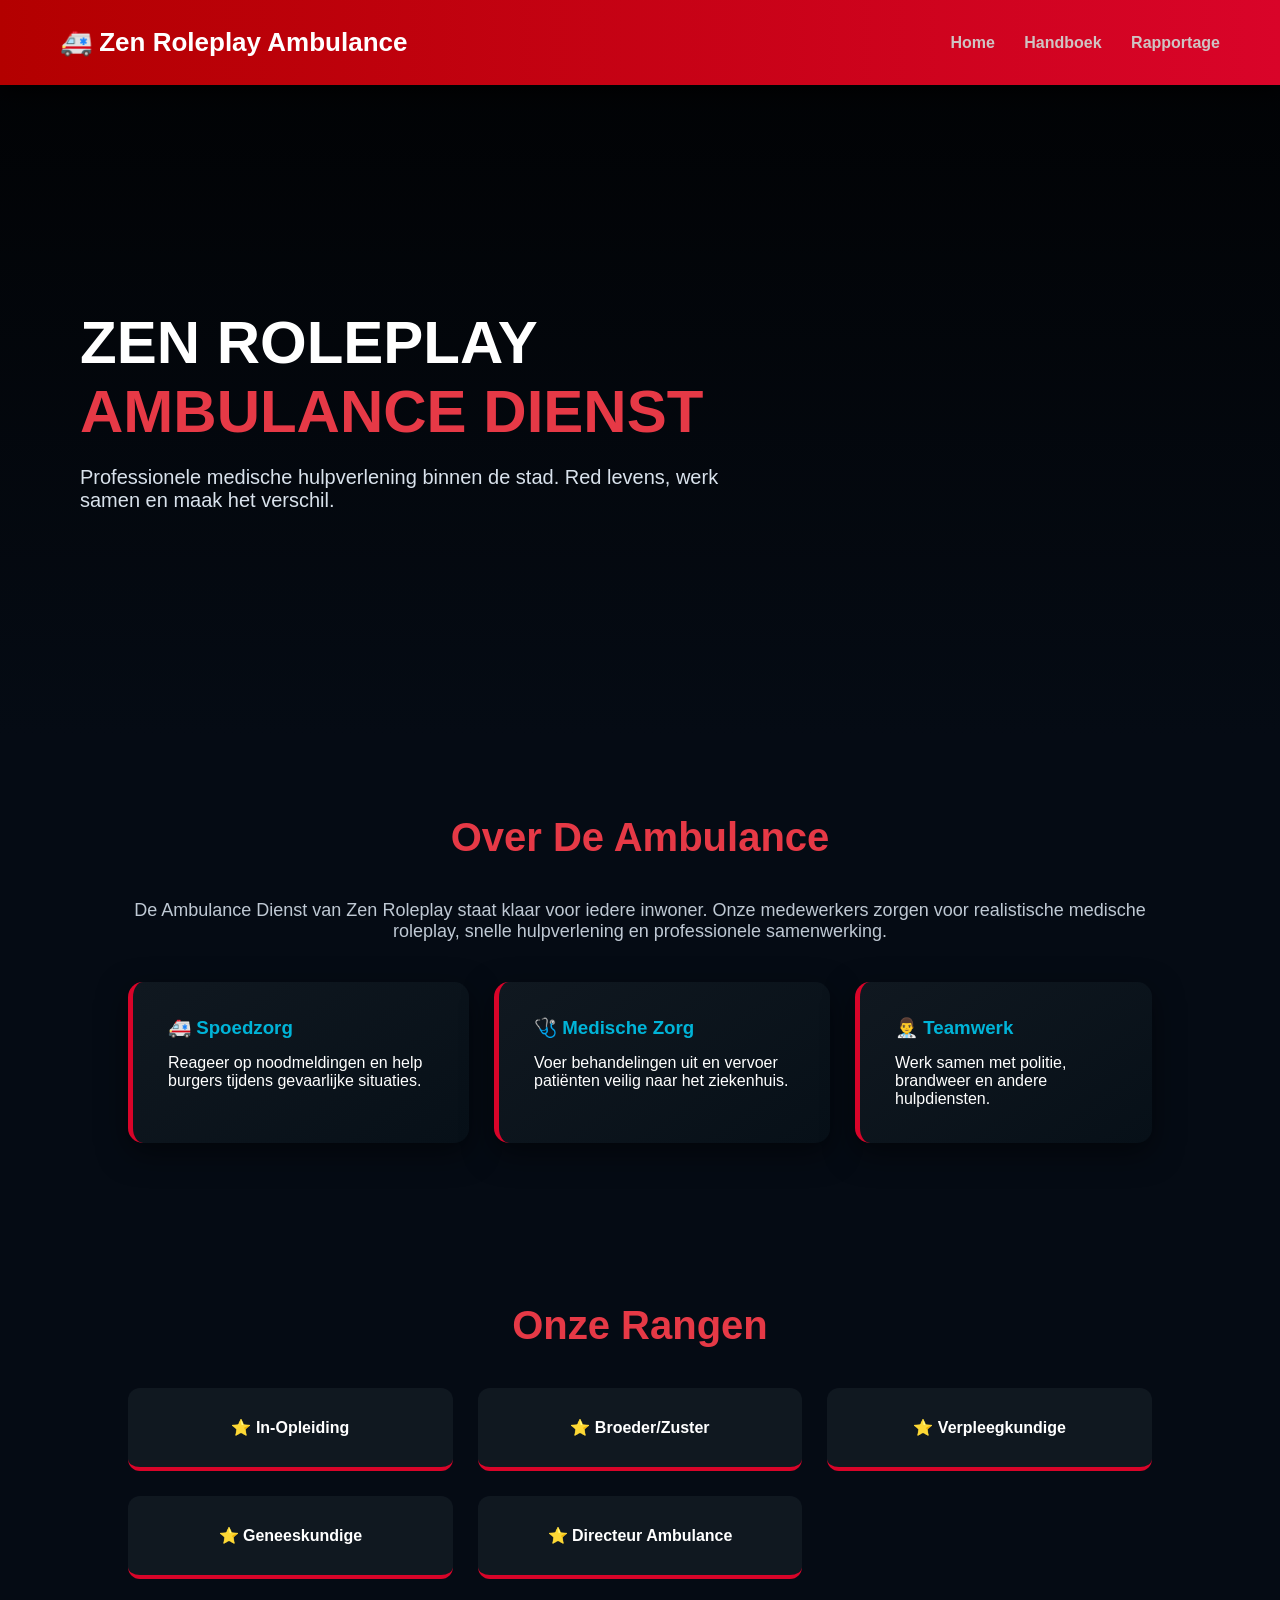
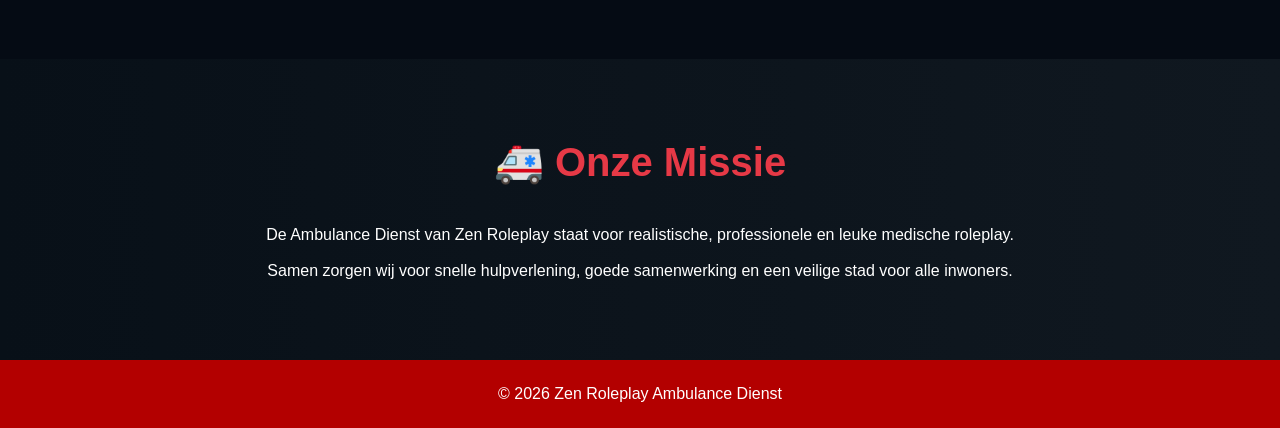
==== index.html @ a557310b "Add files via upload" ====
<!DOCTYPE html>
<html lang="nl">

<head>
    <meta charset="UTF-8">
    <meta name="viewport" content="width=device-width, initial-scale=1.0">
    <title>Zen Roleplay | Ambulance</title>

    <link rel="stylesheet" href="style.css">
</head>


<body>


<header>

    <div class="logo">
        🚑 Zen Roleplay Ambulance
    </div>


    <nav>
        <a href="index.html">Home</a>
        <a href="handboek.html">Handboek</a>
        <a href="rapportage.html">Rapportage</a>
    </nav>


</header>





<section class="hero">

    <div class="hero-text">

        <h1>
            Zen Roleplay<br>
            <span>Ambulance Dienst</span>
        </h1>


        <p>
            Professionele medische hulpverlening binnen de stad.
            Red levens, werk samen en maak het verschil.
        </p>


    </div>

</section>






<section id="over">


<h2>Over De Ambulance</h2>


<p class="center">

De Ambulance Dienst van Zen Roleplay staat klaar voor iedere inwoner.
Onze medewerkers zorgen voor realistische medische roleplay,
snelle hulpverlening en professionele samenwerking.

</p>



<div class="cards">



<div class="card">

<h3>🚑 Spoedzorg</h3>

<p>
Reageer op noodmeldingen en help burgers tijdens gevaarlijke situaties.
</p>

</div>





<div class="card">

<h3>🩺 Medische Zorg</h3>

<p>
Voer behandelingen uit en vervoer patiënten veilig naar het ziekenhuis.
</p>

</div>





<div class="card">

<h3>👨‍⚕️ Teamwerk</h3>

<p>
Werk samen met politie, brandweer en andere hulpdiensten.
</p>

</div>




</div>


</section>








<section id="rangen">


<h2>
Onze Rangen
</h2>



<div class="ranks">



<div>
⭐ In-Opleiding
</div>



<div>
⭐ Broeder/Zuster
</div>



<div>
⭐ Verpleegkundige
</div>



<div>
⭐ Geneeskundige
</div>



<div>
⭐ Directeur Ambulance
</div>



</div>


</section>








<section id="join">


<h2>
🚑 Onze Missie
</h2>



<p>

De Ambulance Dienst van Zen Roleplay staat voor realistische,
professionele en leuke medische roleplay.

<br><br>

Samen zorgen wij voor snelle hulpverlening,
goede samenwerking en een veilige stad voor alle inwoners.

</p>


</section>








<footer>

© 2026 Zen Roleplay Ambulance Dienst

</footer>




</body>

</html>
---- style.css ----
*{
    margin:0;
    padding:0;
    box-sizing:border-box;
    font-family:Arial, sans-serif;
}


body{

    background:#050b14;
    color:white;

}



/* HEADER */

header{

    background:linear-gradient(90deg,#b30000,#d90429);
    height:85px;

    display:flex;
    justify-content:space-between;
    align-items:center;

    padding:0 60px;

    box-shadow:0 5px 20px black;

}


.logo{

    font-size:26px;
    font-weight:bold;

}


nav a{

    color:rgb(207, 195, 195);
    text-decoration:none;

    margin-left:25px;

    font-weight:bold;

}


nav a:hover{

    color:#00b4d8;

}





/* HERO */

.hero{

    height:650px;

    display:flex;
    align-items:center;

    padding-left:80px;


    background:

    linear-gradient(
        rgba(0,0,0,.75),
        rgba(5,11,20,.95)
    ),

    url("images/ambulance.png");


    background-size:cover;
    background-position:center;

}




.hero-text h1{

    font-size:60px;

    text-transform:uppercase;

}



.hero-text span{

    color:#e63946;

}



.hero-text p{

    margin-top:20px;

    font-size:20px;

    max-width:650px;

    color:#d9e2ec;

}





button{

    margin-top:30px;

    background:#d90429;

    color:white;

    border:none;

    padding:15px 40px;

    border-radius:8px;

    font-size:18px;

    cursor:pointer;

    transition:.3s;

}


button:hover{

    background:#00b4d8;

}





/* SECTIONS */


section{

    padding:80px 10%;

}



h2{

    text-align:center;

    color:#e63946;

    font-size:40px;

    margin-bottom:40px;

}




.center{

    text-align:center;

    color:#bfc9d4;

    font-size:18px;

}





/* CARDS */


.cards{

    display:flex;

    gap:25px;

    margin-top:40px;

}



.card{


    background:

    linear-gradient(
    145deg,
    #101820,
    #071018
    );


    padding:35px;

    border-radius:15px;


    border-left:5px solid #d90429;


    box-shadow:

    0 10px 30px rgba(0,0,0,.5);


    transition:.3s;


}



.card:hover{

    transform:translateY(-8px);

    border-left-color:#00b4d8;

}



.card h3{

    color:#00b4d8;

    margin-bottom:15px;

}






/* RANGEN */


.ranks{


display:grid;

grid-template-columns:repeat(3,1fr);

gap:25px;


}



.ranks div{


background:#101820;

padding:30px;


text-align:center;


border-radius:12px;


border-bottom:4px solid #d90429;


font-weight:bold;


}




/* JOIN */


#join{


background:

linear-gradient(
90deg,
#081018,
#101820
);


text-align:center;


}



.discord{


display:inline-block;

margin-top:25px;


background:#5865F2;


padding:15px 45px;


border-radius:10px;


color:white;


text-decoration:none;


font-weight:bold;


}





footer{


background:#b30000;


padding:25px;


text-align:center;


}





/* MOBIEL */


@media(max-width:800px){


header{

flex-direction:column;

height:auto;

padding:25px;

}


.hero{

padding:40px;

}


.hero-text h1{

font-size:35px;

}



.cards{

flex-direction:column;

}



.ranks{

grid-template-columns:1fr;

}


}

/* ==========================
   AMBULANCE HANDBOEK
========================== */

.handboek {
    padding: 90px 12%;
}


.handboek .boek {

    background: linear-gradient(
        145deg,
        #101820,
        #081018
    );

    padding:50px;

    border-radius:20px;

    border-left:6px solid #d90429;

    box-shadow:
    0 15px 40px rgba(0,0,0,0.5);

    line-height:1.8;

}



.handboek h2{

    margin-bottom:50px;

}



.handboek h3{

    color:#00b4d8;

    font-size:25px;

    margin-top:45px;

    margin-bottom:20px;

}



.handboek p{

    color:#d9e2ec;

    font-size:17px;

    margin-bottom:20px;

}



.handboek ul,
.handboek ol{

    margin-left:30px;

    margin-bottom:30px;

}



.handboek li{

    margin:12px 0;

    color:#f1f1f1;

}



.handboek hr{

    border:none;

    height:2px;

    background:#d90429;

    margin:45px 0;

}



.handboek .warning{

    border-left:5px solid #ffcc00;

    background:#171717;

    padding:25px;

    border-radius:10px;

}



@media(max-width:800px){

.handboek{

    padding:40px 5%;

}


.handboek .boek{

    padding:25px;

}

}

/* ==========================
   RAPPORTAGE FORMULIER
   ZEN ROLEPLAY AMBULANCE
========================== */


.handboek {

    padding:90px 12%;

}



.boek {


    background:linear-gradient(
        145deg,
        #101820,
        #081018
    );


    padding:50px;


    border-radius:20px;


    border-left:6px solid #d90429;


    box-shadow:
    0 15px 40px rgba(0,0,0,0.5);


    line-height:1.8;

}



.boek h3{


    color:#00b4d8;


    font-size:26px;


    margin-top:40px;


    margin-bottom:20px;


}



.boek p{


    color:#d9e2ec;


    font-size:17px;


}





.boek hr{


    border:none;


    height:2px;


    background:#d90429;


    margin:45px 0;


}





/* FORMULIER VELDEN */


.boek label{


    display:block;


    color:#ffffff;


    font-weight:bold;


    margin-top:20px;


    margin-bottom:8px;


    font-size:17px;


}



.boek input,
.boek textarea,
.boek select{


    width:100%;


    background:#050b14;


    color:white;


    border:1px solid #d90429;


    border-radius:10px;


    padding:15px;


    font-size:16px;


    outline:none;


}





.boek textarea{


    min-height:120px;


    resize:vertical;


}





.boek input:focus,
.boek textarea:focus,
.boek select:focus{


    border-color:#00b4d8;


    box-shadow:0 0 10px rgba(0,180,216,.4);


}





.boek select option{


    background:#050b14;


    color:white;


}





/* VERZEND KNOP */


.boek button{


    margin-top:40px;


    width:100%;


    background:#d90429;


    color:white;


    border:none;


    padding:18px;


    border-radius:10px;


    font-size:18px;


    font-weight:bold;


    cursor:pointer;


    transition:.3s;


}




.boek button:hover{


    background:#00b4d8;


    transform:translateY(-3px);


}





/* MOBIEL */


@media(max-width:800px){


.handboek{


    padding:40px 5%;


}



.boek{


    padding:25px;


}



}
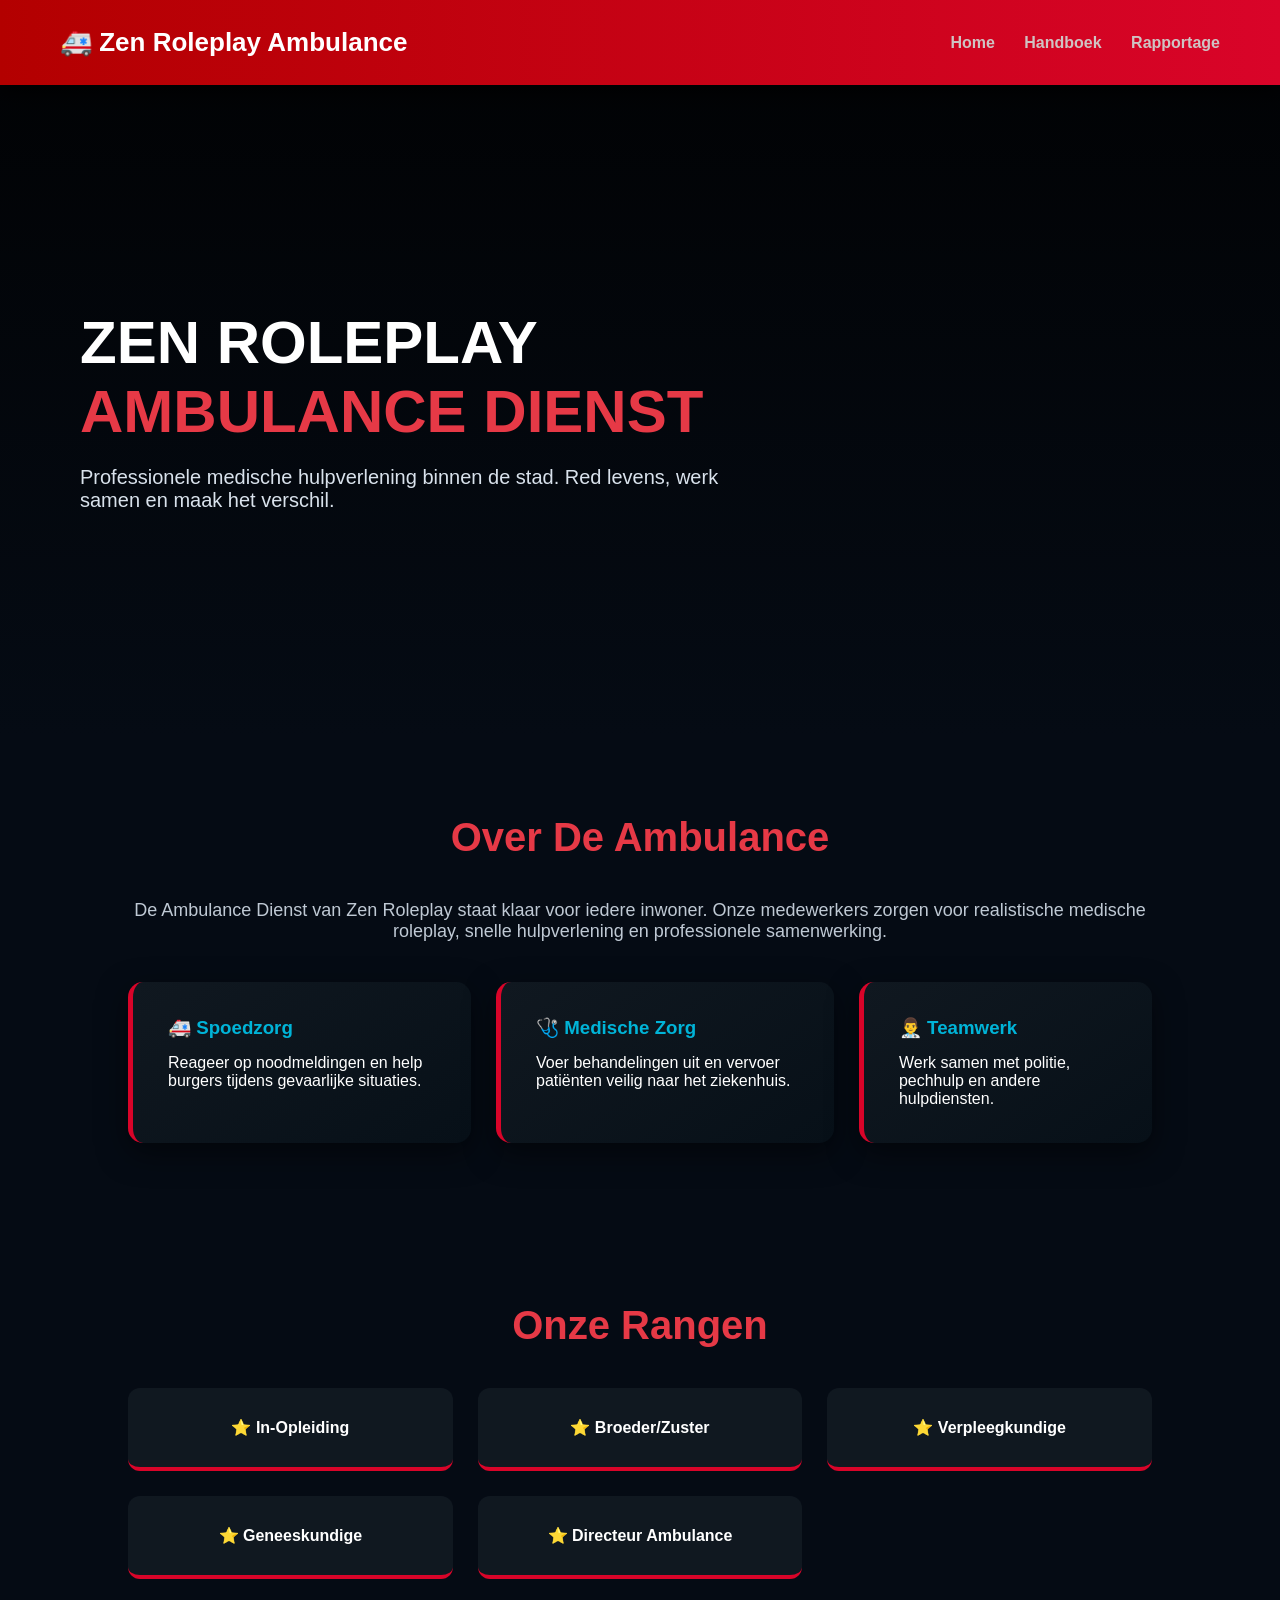
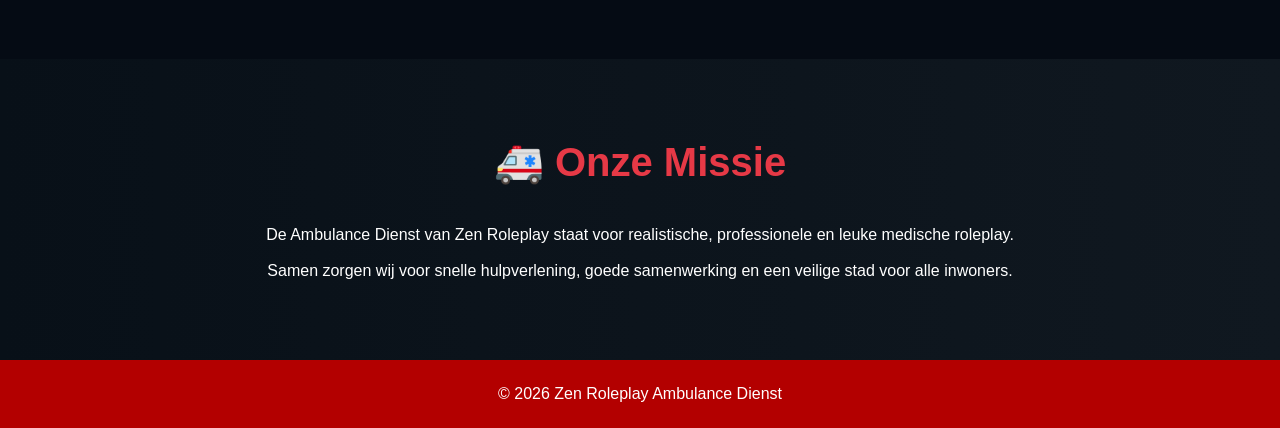
==== commit 18244c72: "Update index.html" ====
--- a/index.html
+++ b/index.html
@@ -111,7 +111,7 @@
 <h3>👨‍⚕️ Teamwerk</h3>
 
 <p>
-Werk samen met politie, brandweer en andere hulpdiensten.
+Werk samen met politie, pechhulp en andere hulpdiensten.
 </p>
 
 </div>
@@ -228,4 +228,4 @@
 
 </body>
 
-</html>+</html>
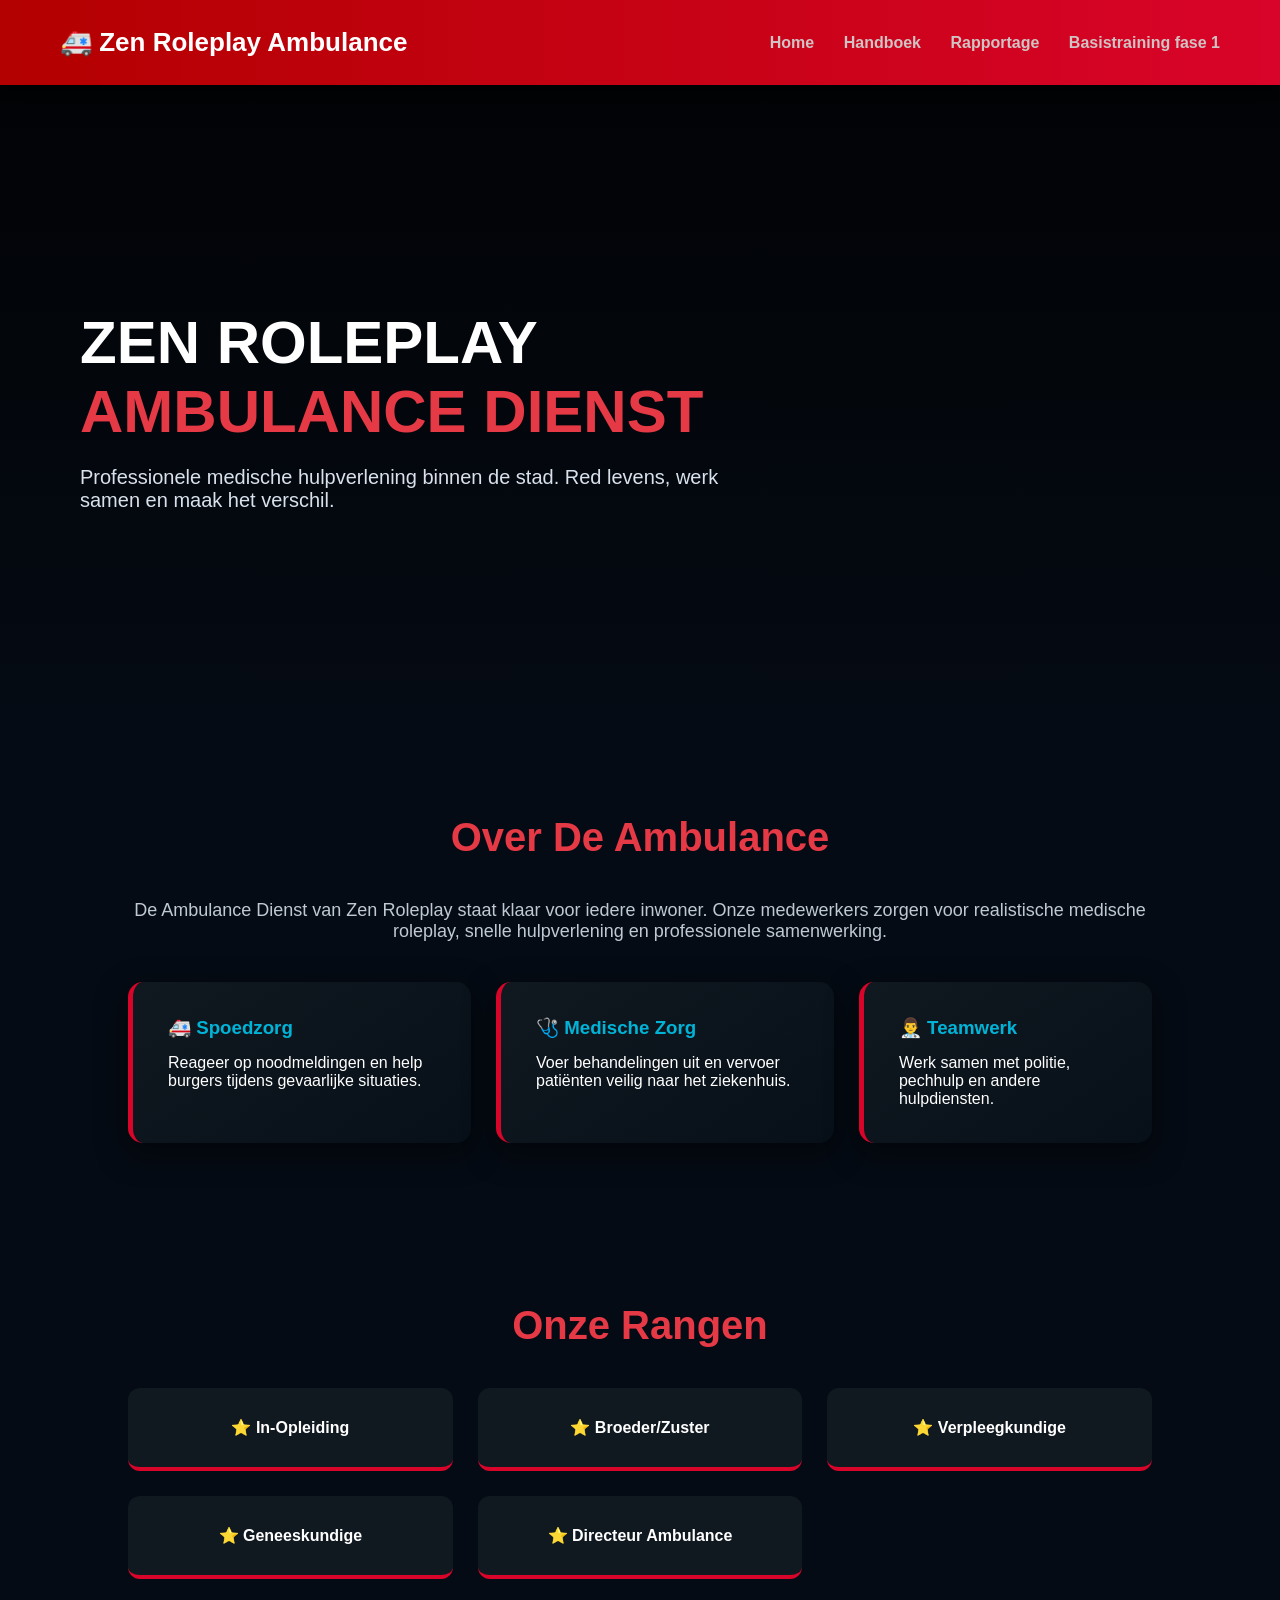
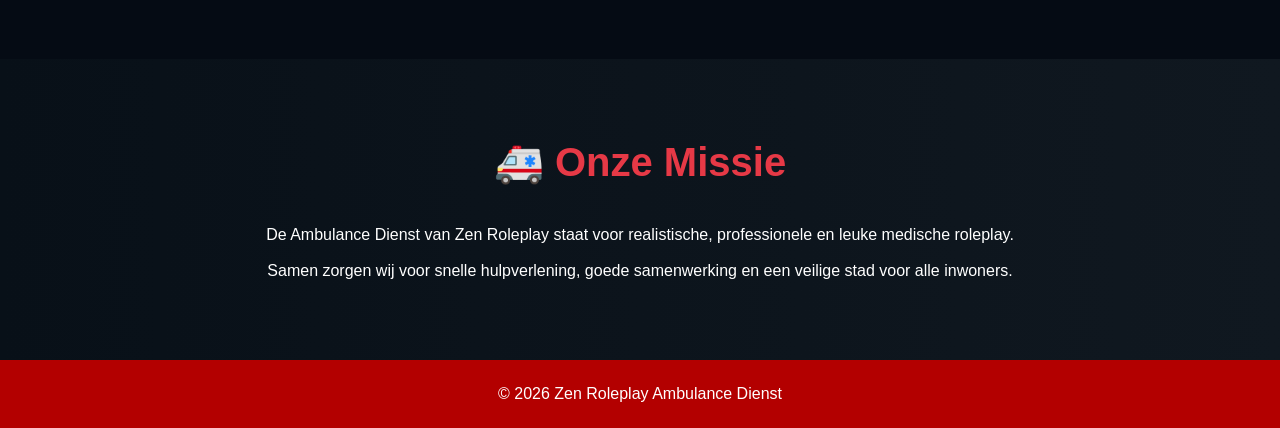
==== commit 1d7c5957: "Update index.html" ====
--- a/index.html
+++ b/index.html
@@ -24,6 +24,7 @@
         <a href="index.html">Home</a>
         <a href="handboek.html">Handboek</a>
         <a href="rapportage.html">Rapportage</a>
+        <a href="basistraining.html">Basistraining fase 1</a>    
     </nav>
 
 
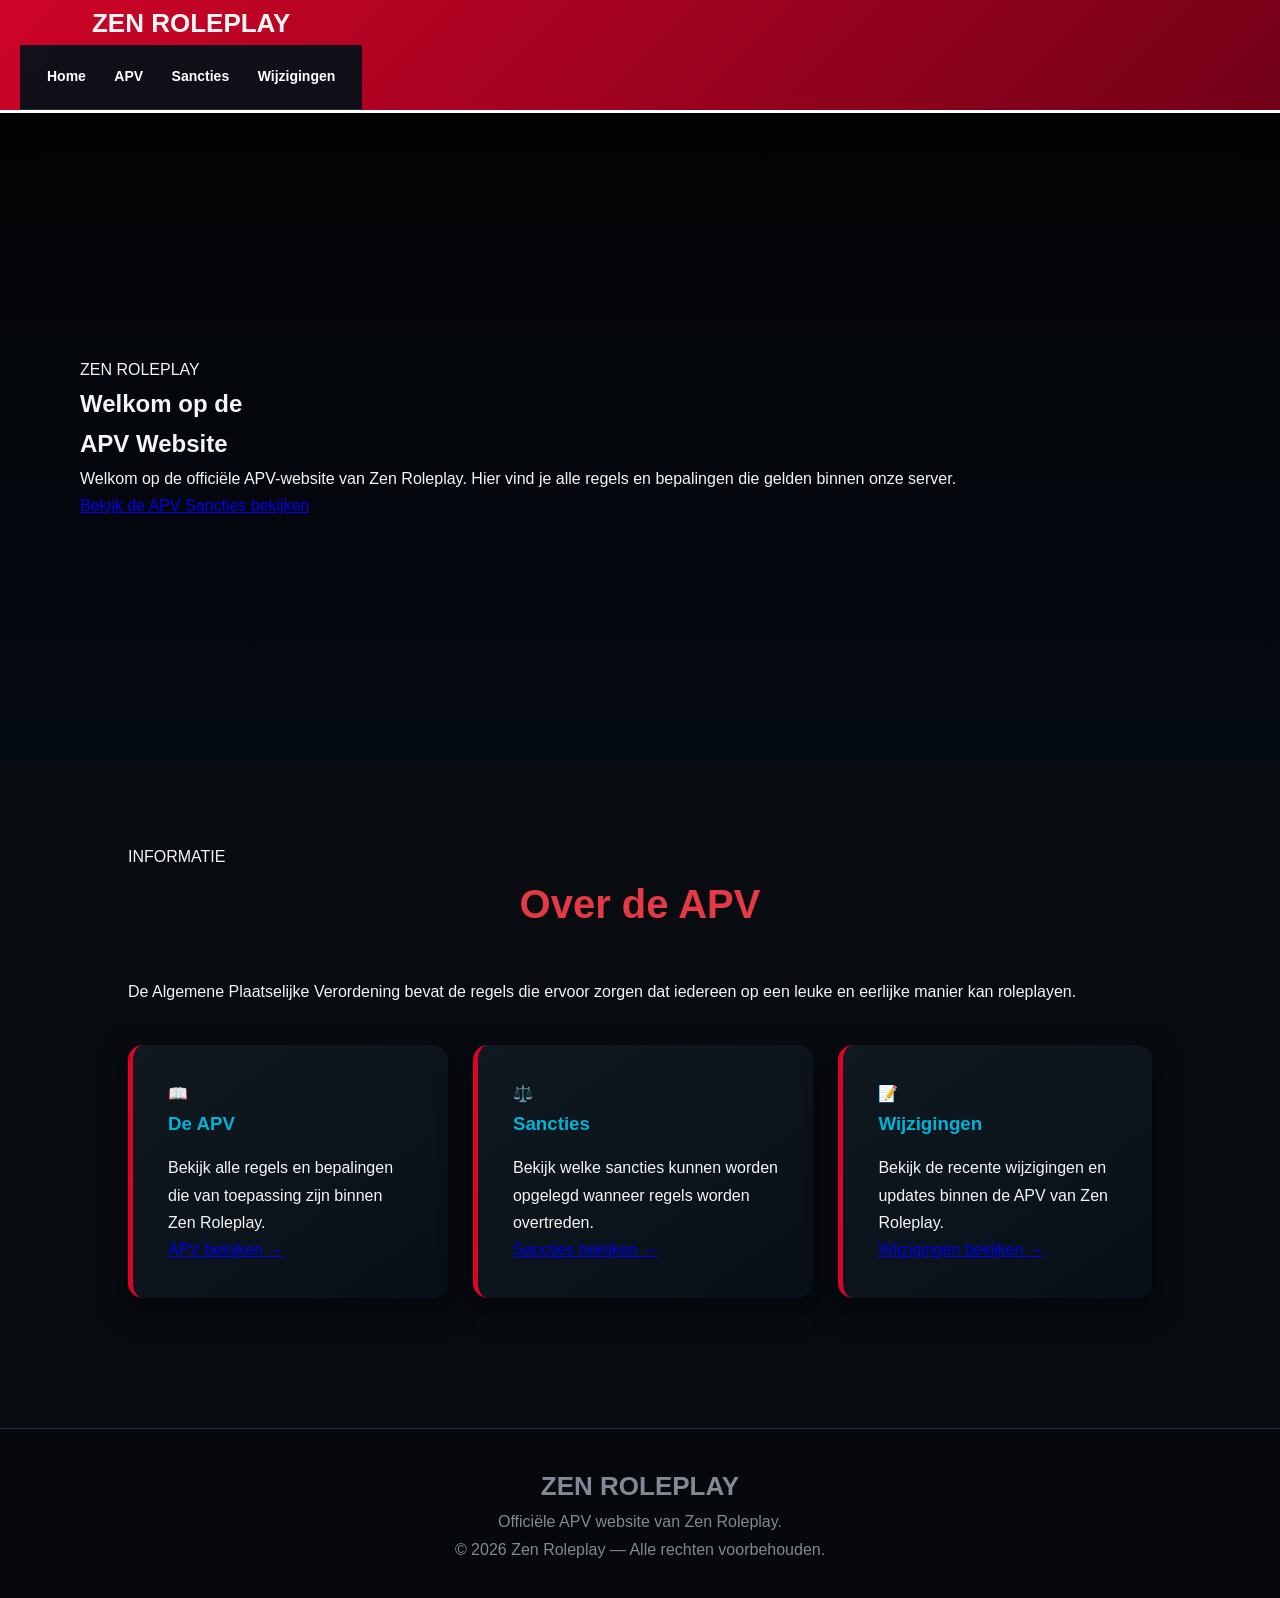
==== commit bc0cccca: "Update index.html" ====
--- a/index.html
+++ b/index.html
@@ -1,232 +1,162 @@
 <!DOCTYPE html>
 <html lang="nl">
-
 <head>
     <meta charset="UTF-8">
     <meta name="viewport" content="width=device-width, initial-scale=1.0">
-    <title>Zen Roleplay | Ambulance</title>
+
+    <title>Zen Roleplay | APV</title>
 
     <link rel="stylesheet" href="style.css">
 </head>
 
-
 <body>
 
+    <!-- Navigatie -->
+    <header class="navbar">
+        <div class="nav-container">
 
-<header>
+            <div class="logo">
+                <span>ZEN</span> ROLEPLAY
+            </div>
 
-    <div class="logo">
-        🚑 Zen Roleplay Ambulance
-    </div>
+            <nav>
+                <a href="index.html" class="active">Home</a>
+                <a href="#">APV</a>
+                <a href="#">Sancties</a>
+                <a href="#">Wijzigingen</a>
+            </nav>
+
+        </div>
+    </header>
 
 
-    <nav>
-        <a href="index.html">Home</a>
-        <a href="handboek.html">Handboek</a>
-        <a href="rapportage.html">Rapportage</a>
-        <a href="basistraining.html">Basistraining fase 1</a>    
-    </nav>
+    <!-- Hero -->
+    <main>
+
+        <section class="hero">
+
+            <div class="hero-content">
+
+                <div class="badge">
+                    ZEN ROLEPLAY
+                </div>
+
+                <h1>
+                    Welkom op de<br>
+                    <span>APV Website</span>
+                </h1>
+
+                <p>
+                    Welkom op de officiële APV-website van Zen Roleplay.
+                    Hier vind je alle regels en bepalingen die gelden
+                    binnen onze server.
+                </p>
+
+                <div class="buttons">
+                    <a href="#" class="btn primary">
+                        Bekijk de APV
+                    </a>
+
+                    <a href="#" class="btn secondary">
+                        Sancties bekijken
+                    </a>
+                </div>
+
+            </div>
+
+        </section>
 
 
-</header>
+        <!-- Informatie -->
+        <section class="information">
+
+            <div class="section-title">
+                <span>INFORMATIE</span>
+                <h2>Over de APV</h2>
+                <p>
+                    De Algemene Plaatselijke Verordening bevat de regels
+                    die ervoor zorgen dat iedereen op een leuke en
+                    eerlijke manier kan roleplayen.
+                </p>
+            </div>
 
 
+            <div class="cards">
+
+                <div class="card">
+                    <div class="card-icon">📖</div>
+
+                    <h3>De APV</h3>
+
+                    <p>
+                        Bekijk alle regels en bepalingen die van toepassing
+                        zijn binnen Zen Roleplay.
+                    </p>
+
+                    <a href="#">
+                        APV bekijken →
+                    </a>
+                </div>
 
 
+                <div class="card">
+                    <div class="card-icon">⚖️</div>
 
-<section class="hero">
+                    <h3>Sancties</h3>
 
-    <div class="hero-text">
+                    <p>
+                        Bekijk welke sancties kunnen worden opgelegd
+                        wanneer regels worden overtreden.
+                    </p>
 
-        <h1>
-            Zen Roleplay<br>
-            <span>Ambulance Dienst</span>
-        </h1>
+                    <a href="#">
+                        Sancties bekijken →
+                    </a>
+                </div>
 
 
-        <p>
-            Professionele medische hulpverlening binnen de stad.
-            Red levens, werk samen en maak het verschil.
-        </p>
+                <div class="card">
+                    <div class="card-icon">📝</div>
+
+                    <h3>Wijzigingen</h3>
+
+                    <p>
+                        Bekijk de recente wijzigingen en updates
+                        binnen de APV van Zen Roleplay.
+                    </p>
+
+                    <a href="#">
+                        Wijzigingen bekijken →
+                    </a>
+                </div>
+
+            </div>
+
+        </section>
+
+    </main>
 
 
-    </div>
+    <!-- Footer -->
+    <footer>
 
-</section>
+        <div class="footer-content">
 
+            <div class="logo">
+                <span>ZEN</span> ROLEPLAY
+            </div>
 
+            <p>
+                Officiële APV website van Zen Roleplay.
+            </p>
 
+        </div>
 
+        <div class="copyright">
+            © 2026 Zen Roleplay — Alle rechten voorbehouden.
+        </div>
 
-
-<section id="over">
-
-
-<h2>Over De Ambulance</h2>
-
-
-<p class="center">
-
-De Ambulance Dienst van Zen Roleplay staat klaar voor iedere inwoner.
-Onze medewerkers zorgen voor realistische medische roleplay,
-snelle hulpverlening en professionele samenwerking.
-
-</p>
-
-
-
-<div class="cards">
-
-
-
-<div class="card">
-
-<h3>🚑 Spoedzorg</h3>
-
-<p>
-Reageer op noodmeldingen en help burgers tijdens gevaarlijke situaties.
-</p>
-
-</div>
-
-
-
-
-
-<div class="card">
-
-<h3>🩺 Medische Zorg</h3>
-
-<p>
-Voer behandelingen uit en vervoer patiënten veilig naar het ziekenhuis.
-</p>
-
-</div>
-
-
-
-
-
-<div class="card">
-
-<h3>👨‍⚕️ Teamwerk</h3>
-
-<p>
-Werk samen met politie, pechhulp en andere hulpdiensten.
-</p>
-
-</div>
-
-
-
-
-</div>
-
-
-</section>
-
-
-
-
-
-
-
-
-<section id="rangen">
-
-
-<h2>
-Onze Rangen
-</h2>
-
-
-
-<div class="ranks">
-
-
-
-<div>
-⭐ In-Opleiding
-</div>
-
-
-
-<div>
-⭐ Broeder/Zuster
-</div>
-
-
-
-<div>
-⭐ Verpleegkundige
-</div>
-
-
-
-<div>
-⭐ Geneeskundige
-</div>
-
-
-
-<div>
-⭐ Directeur Ambulance
-</div>
-
-
-
-</div>
-
-
-</section>
-
-
-
-
-
-
-
-
-<section id="join">
-
-
-<h2>
-🚑 Onze Missie
-</h2>
-
-
-
-<p>
-
-De Ambulance Dienst van Zen Roleplay staat voor realistische,
-professionele en leuke medische roleplay.
-
-<br><br>
-
-Samen zorgen wij voor snelle hulpverlening,
-goede samenwerking en een veilige stad voor alle inwoners.
-
-</p>
-
-
-</section>
-
-
-
-
-
-
-
-
-<footer>
-
-© 2026 Zen Roleplay Ambulance Dienst
-
-</footer>
-
-
-
+    </footer>
 
 </body>
-
 </html>
--- a/style.css
+++ b/style.css
@@ -858,4 +858,612 @@
 
 
 
-}+}
+
+
+
+/* =========================================
+   ZEN ROLEPLAY - AMBULANCE
+   THEORIE BASIS FASE 1
+   ========================================= */
+
+* {
+    margin: 0;
+    padding: 0;
+    box-sizing: border-box;
+}
+
+html {
+    scroll-behavior: smooth;
+}
+
+body {
+    font-family: Arial, Helvetica, sans-serif;
+    background: #080b10;
+    color: #f5f5f5;
+    line-height: 1.7;
+}
+
+/* =========================================
+   HEADER
+   ========================================= */
+
+header {
+    background:
+        linear-gradient(
+            135deg,
+            rgba(217, 4, 41, 0.95),
+            rgba(120, 0, 24, 0.95)
+        );
+
+    padding: 55px 20px;
+    text-align: center;
+
+    border-bottom: 3px solid #ffffff;
+
+    box-shadow:
+        0 5px 25px rgba(0, 0, 0, 0.5);
+}
+
+header h1 {
+    font-size: 42px;
+    font-weight: 800;
+    letter-spacing: 1px;
+    margin-bottom: 8px;
+}
+
+header p {
+    font-size: 18px;
+    color: #f1f1f1;
+}
+
+/* =========================================
+   NAVIGATIE
+   ========================================= */
+
+nav {
+    position: sticky;
+    top: 0;
+    z-index: 1000;
+
+    background: rgba(12, 17, 24, 0.97);
+
+    border-bottom: 1px solid #242d38;
+
+    padding: 15px;
+
+    text-align: center;
+
+    backdrop-filter: blur(10px);
+}
+
+nav a {
+    display: inline-block;
+
+    color: #ffffff;
+    text-decoration: none;
+
+    font-size: 14px;
+    font-weight: 700;
+
+    margin: 5px 12px;
+
+    transition: 0.25s ease;
+}
+
+nav a:hover {
+    color: #ff2346;
+}
+
+/* =========================================
+   CONTAINER
+   ========================================= */
+
+.container {
+    width: 92%;
+    max-width: 1150px;
+
+    margin: 45px auto;
+}
+
+/* =========================================
+   INTRO
+   ========================================= */
+
+.intro {
+    position: relative;
+
+    background:
+        linear-gradient(
+            135deg,
+            #141b24,
+            #0e131a
+        );
+
+    border: 1px solid #293341;
+
+    border-left: 5px solid #d90429;
+
+    border-radius: 14px;
+
+    padding: 30px;
+
+    margin-bottom: 30px;
+
+    box-shadow:
+        0 10px 35px rgba(0, 0, 0, 0.25);
+}
+
+.intro h2 {
+    color: #ff294c;
+
+    font-size: 28px;
+
+    margin-bottom: 12px;
+}
+
+.intro p {
+    color: #cbd2da;
+}
+
+/* =========================================
+   SECTIONS
+   ========================================= */
+
+.section {
+    background:
+        linear-gradient(
+            145deg,
+            #131a23,
+            #0e141c
+        );
+
+    border: 1px solid #252f3b;
+
+    border-radius: 14px;
+
+    padding: 32px;
+
+    margin-bottom: 28px;
+
+    box-shadow:
+        0 10px 35px rgba(0, 0, 0, 0.25);
+
+    transition:
+        transform 0.2s ease,
+        border-color 0.2s ease;
+}
+
+.section:hover {
+    border-color: #3b4655;
+}
+
+.section h2 {
+    color: #ff294c;
+
+    font-size: 26px;
+
+    margin-bottom: 22px;
+
+    padding-bottom: 12px;
+
+    border-bottom: 1px solid #303a47;
+}
+
+.section h3 {
+    color: #ffffff;
+
+    margin-top: 20px;
+    margin-bottom: 10px;
+}
+
+.section p {
+    color: #cbd2da;
+
+    margin-bottom: 12px;
+}
+
+/* =========================================
+   TERMEN
+   ========================================= */
+
+.terms {
+    display: grid;
+
+    grid-template-columns:
+        repeat(auto-fit, minmax(280px, 1fr));
+
+    gap: 18px;
+}
+
+.term {
+    background: #0a0f15;
+
+    border: 1px solid #27313d;
+
+    border-radius: 11px;
+
+    padding: 22px;
+
+    transition: 0.25s ease;
+}
+
+.term:hover {
+    transform: translateY(-3px);
+
+    border-color: #d90429;
+
+    box-shadow:
+        0 8px 25px rgba(217, 4, 41, 0.12);
+}
+
+.term h3 {
+    color: #ff334f;
+
+    font-size: 18px;
+
+    margin-top: 0;
+    margin-bottom: 10px;
+}
+
+.term p {
+    font-size: 15px;
+}
+
+.term strong {
+    color: #ffffff;
+}
+
+/* =========================================
+   ABC / ABCDE
+   ========================================= */
+
+.abc-grid {
+    display: grid;
+
+    grid-template-columns:
+        repeat(auto-fit, minmax(210px, 1fr));
+
+    gap: 18px;
+
+    margin-top: 20px;
+}
+
+.abc-card {
+    background: #0a0f15;
+
+    border: 1px solid #27313d;
+
+    border-top: 4px solid #d90429;
+
+    border-radius: 11px;
+
+    padding: 22px;
+
+    transition: 0.25s ease;
+}
+
+.abc-card:hover {
+    transform: translateY(-3px);
+
+    border-color: #d90429;
+}
+
+.abc-card h3 {
+    color: #ff334f;
+
+    margin-top: 0;
+    margin-bottom: 10px;
+}
+
+.abc-card p {
+    font-size: 15px;
+}
+
+/* =========================================
+   LIJSTEN
+   ========================================= */
+
+ul,
+ol {
+    margin-left: 25px;
+
+    color: #cbd2da;
+}
+
+li {
+    margin-bottom: 7px;
+}
+
+/* =========================================
+   VITALS TABEL
+   ========================================= */
+
+table {
+    width: 100%;
+
+    border-collapse: collapse;
+
+    margin-top: 20px;
+
+    overflow: hidden;
+
+    border-radius: 10px;
+
+    border: 1px solid #293441;
+}
+
+thead th {
+    background: #d90429;
+
+    color: #ffffff;
+
+    padding: 15px;
+
+    text-align: left;
+
+    font-size: 15px;
+}
+
+tbody td {
+    background: #0a0f15;
+
+    color: #d5dbe1;
+
+    padding: 14px;
+
+    border-bottom: 1px solid #252f3b;
+}
+
+tbody tr:hover td {
+    background: #101720;
+}
+
+tbody tr:last-child td {
+    border-bottom: none;
+}
+
+/* =========================================
+   RAPPORTAGE / QUOTE
+   ========================================= */
+
+blockquote {
+    background: #090e14;
+
+    border-left: 4px solid #d90429;
+
+    padding: 20px 22px;
+
+    margin: 20px 0;
+
+    border-radius: 8px;
+
+    color: #d8dee5;
+
+    font-style: italic;
+
+    box-shadow:
+        inset 0 0 20px rgba(0, 0, 0, 0.25);
+}
+
+/* =========================================
+   WAARSCHUWING
+   ========================================= */
+
+.warning {
+    background:
+        rgba(217, 4, 41, 0.08);
+
+    border: 1px solid rgba(217, 4, 41, 0.55);
+
+    border-left: 4px solid #d90429;
+
+    border-radius: 9px;
+
+    padding: 18px 20px;
+
+    margin-top: 20px;
+
+    color: #dfe4e8;
+}
+
+.warning strong {
+    color: #ff334f;
+}
+
+/* =========================================
+   KENNISTEST
+   ========================================= */
+
+.test {
+    border: 1px solid #d90429;
+
+    background:
+        linear-gradient(
+            145deg,
+            #161d27,
+            #0c1118
+        );
+}
+
+.test h2 {
+    color: #ff334f;
+}
+
+.question {
+    background: #090e14;
+
+    border: 1px solid #252f3b;
+
+    border-left: 3px solid #d90429;
+
+    border-radius: 8px;
+
+    padding: 15px 18px;
+
+    margin: 10px 0;
+
+    color: #d9dfe5;
+
+    transition: 0.2s ease;
+}
+
+.question:hover {
+    background: #101720;
+
+    border-left-color: #ff334f;
+
+    transform: translateX(3px);
+}
+
+.question strong {
+    color: #ff334f;
+}
+
+/* =========================================
+   FOOTER
+   ========================================= */
+
+footer {
+    background: #06080c;
+
+    border-top: 1px solid #242d38;
+
+    padding: 35px 20px;
+
+    text-align: center;
+
+    color: #7f8a96;
+
+    margin-top: 50px;
+}
+
+footer strong {
+    color: #d90429;
+}
+
+/* =========================================
+   SCROLLBAR
+   ========================================= */
+
+::-webkit-scrollbar {
+    width: 9px;
+}
+
+::-webkit-scrollbar-track {
+    background: #080b10;
+}
+
+::-webkit-scrollbar-thumb {
+    background: #d90429;
+
+    border-radius: 10px;
+}
+
+::-webkit-scrollbar-thumb:hover {
+    background: #ff2346;
+}
+
+/* =========================================
+   SELECTIE
+   ========================================= */
+
+::selection {
+    background: #d90429;
+    color: #ffffff;
+}
+
+/* =========================================
+   RESPONSIVE
+   ========================================= */
+
+@media (max-width: 768px) {
+
+    header {
+        padding: 40px 15px;
+    }
+
+    header h1 {
+        font-size: 30px;
+    }
+
+    header p {
+        font-size: 15px;
+    }
+
+    nav {
+        position: relative;
+    }
+
+    nav a {
+        margin: 4px 6px;
+        font-size: 13px;
+    }
+
+    .container {
+        width: 94%;
+        margin: 25px auto;
+    }
+
+    .section {
+        padding: 22px;
+    }
+
+    .section h2 {
+        font-size: 22px;
+    }
+
+    .intro {
+        padding: 22px;
+    }
+
+    .intro h2 {
+        font-size: 24px;
+    }
+
+    .terms {
+        grid-template-columns: 1fr;
+    }
+
+    .abc-grid {
+        grid-template-columns: 1fr;
+    }
+
+    table {
+        font-size: 13px;
+    }
+
+    thead th,
+    tbody td {
+        padding: 10px;
+    }
+}
+
+/* =========================================
+   EXTRA KLEINE SCHERMEN
+   ========================================= */
+
+@media (max-width: 480px) {
+
+    header h1 {
+        font-size: 25px;
+    }
+
+    header p {
+        font-size: 14px;
+    }
+
+    .section {
+        padding: 18px;
+    }
+
+    .term,
+    .abc-card {
+        padding: 17px;
+    }
+
+    .question {
+        padding: 13px;
+    }
+}
+
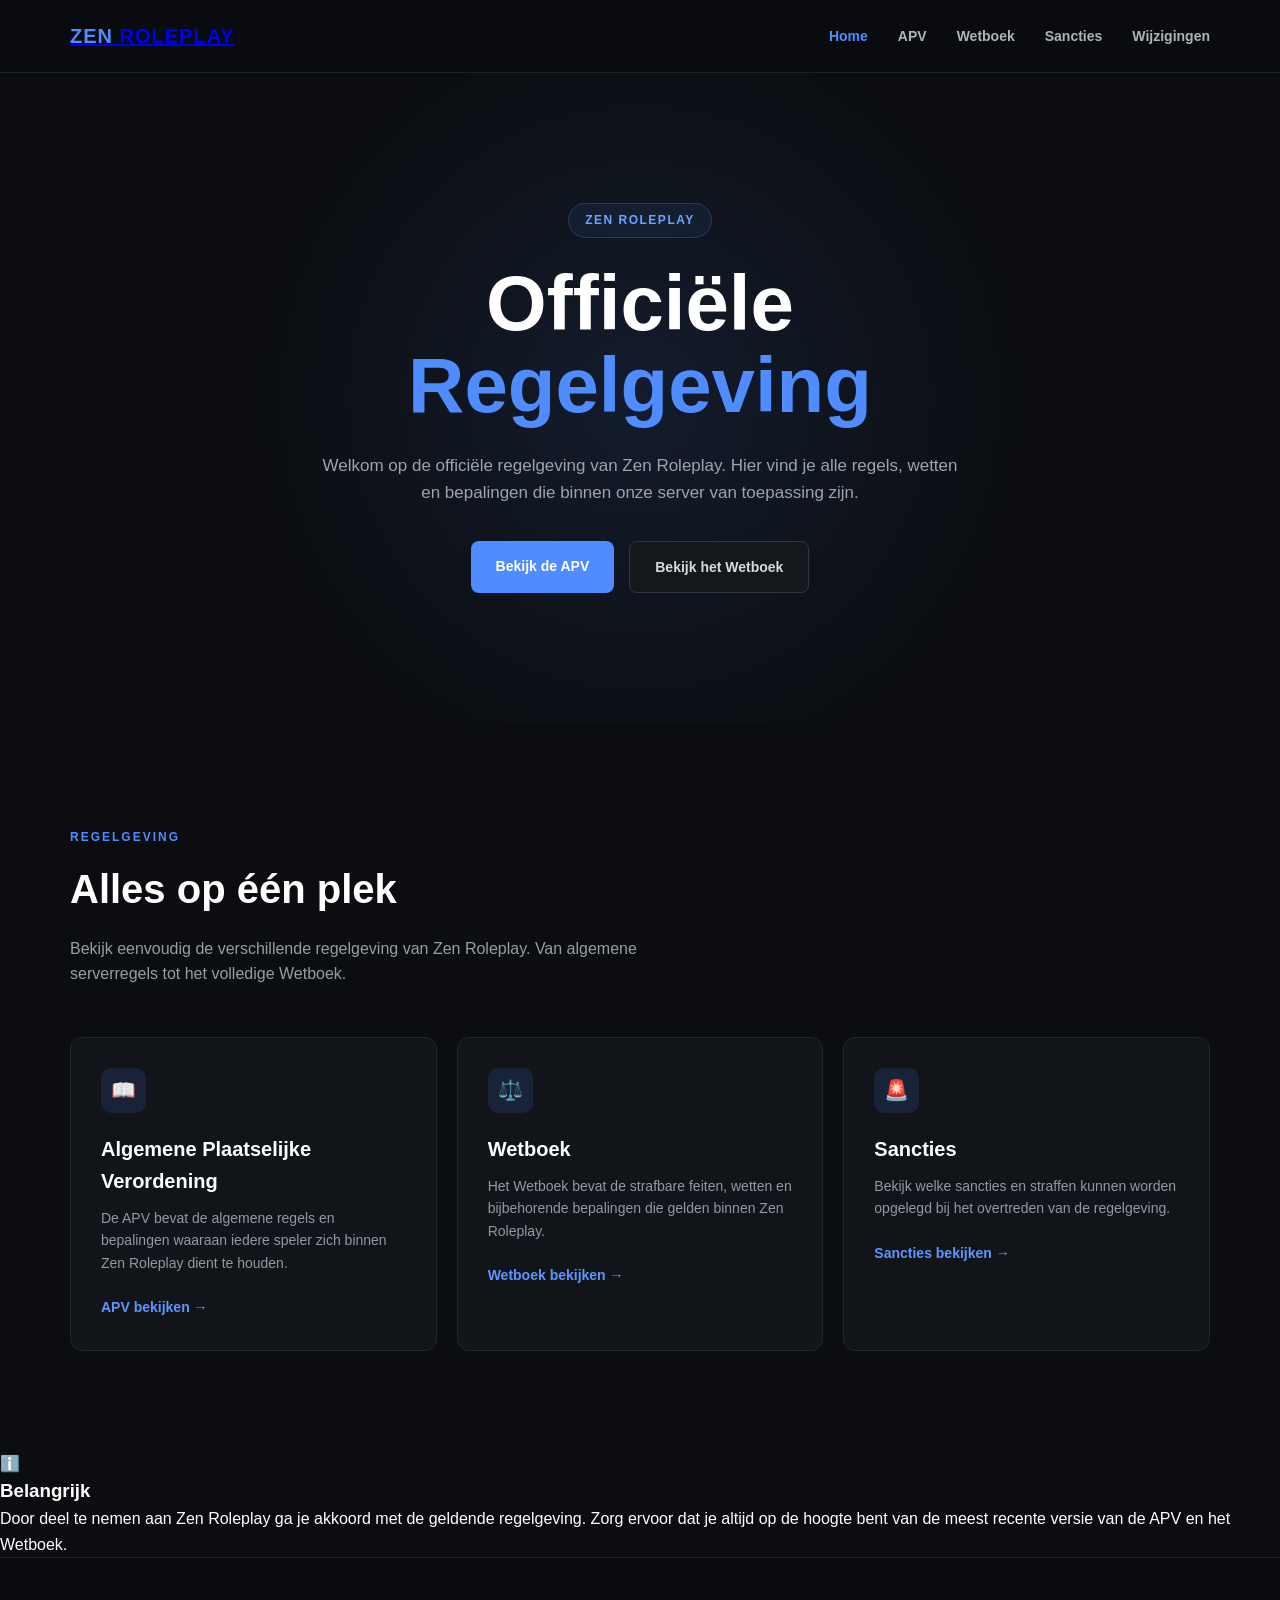
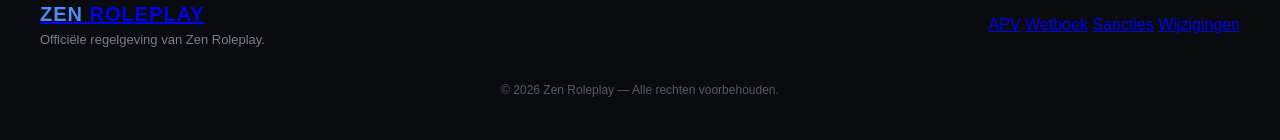
==== commit 1662c859: "Update index.html" ====
--- a/index.html
+++ b/index.html
@@ -4,33 +4,34 @@
     <meta charset="UTF-8">
     <meta name="viewport" content="width=device-width, initial-scale=1.0">
 
-    <title>Zen Roleplay | APV</title>
+    <title>Zen Roleplay | Regelgeving</title>
 
     <link rel="stylesheet" href="style.css">
 </head>
 
 <body>
 
-    <!-- Navigatie -->
+    <!-- NAVIGATIE -->
     <header class="navbar">
         <div class="nav-container">
 
-            <div class="logo">
+            <a href="index.html" class="logo">
                 <span>ZEN</span> ROLEPLAY
-            </div>
+            </a>
 
             <nav>
                 <a href="index.html" class="active">Home</a>
-                <a href="#">APV</a>
-                <a href="#">Sancties</a>
-                <a href="#">Wijzigingen</a>
+                <a href="apv.html">APV</a>
+                <a href="wetboek.html">Wetboek</a>
+                <a href="sancties.html">Sancties</a>
+                <a href="wijzigingen.html">Wijzigingen</a>
             </nav>
 
         </div>
     </header>
 
 
-    <!-- Hero -->
+    <!-- HERO -->
     <main>
 
         <section class="hero">
@@ -42,24 +43,26 @@
                 </div>
 
                 <h1>
-                    Welkom op de<br>
-                    <span>APV Website</span>
+                    Officiële<br>
+                    <span>Regelgeving</span>
                 </h1>
 
                 <p>
-                    Welkom op de officiële APV-website van Zen Roleplay.
-                    Hier vind je alle regels en bepalingen die gelden
-                    binnen onze server.
+                    Welkom op de officiële regelgeving van Zen Roleplay.
+                    Hier vind je alle regels, wetten en bepalingen die
+                    binnen onze server van toepassing zijn.
                 </p>
 
                 <div class="buttons">
-                    <a href="#" class="btn primary">
+
+                    <a href="apv.html" class="btn primary">
                         Bekijk de APV
                     </a>
 
-                    <a href="#" class="btn secondary">
-                        Sancties bekijken
-                    </a>
+                    <a href="wetboek.html" class="btn secondary">
+                        Bekijk het Wetboek
+                    </a>
+
                 </div>
 
             </div>
@@ -67,88 +70,155 @@
         </section>
 
 
-        <!-- Informatie -->
+        <!-- REGELGEVING -->
         <section class="information">
 
             <div class="section-title">
-                <span>INFORMATIE</span>
-                <h2>Over de APV</h2>
+
+                <span>REGELGEVING</span>
+
+                <h2>
+                    Alles op één plek
+                </h2>
+
                 <p>
-                    De Algemene Plaatselijke Verordening bevat de regels
-                    die ervoor zorgen dat iedereen op een leuke en
-                    eerlijke manier kan roleplayen.
+                    Bekijk eenvoudig de verschillende regelgeving van
+                    Zen Roleplay. Van algemene serverregels tot het
+                    volledige Wetboek.
                 </p>
+
             </div>
 
 
             <div class="cards">
 
+                <!-- APV -->
                 <div class="card">
-                    <div class="card-icon">📖</div>
-
-                    <h3>De APV</h3>
-
-                    <p>
-                        Bekijk alle regels en bepalingen die van toepassing
-                        zijn binnen Zen Roleplay.
-                    </p>
-
-                    <a href="#">
+
+                    <div class="card-icon">
+                        📖
+                    </div>
+
+                    <h3>
+                        Algemene Plaatselijke Verordening
+                    </h3>
+
+                    <p>
+                        De APV bevat de algemene regels en bepalingen
+                        waaraan iedere speler zich binnen Zen Roleplay
+                        dient te houden.
+                    </p>
+
+                    <a href="apv.html">
                         APV bekijken →
                     </a>
-                </div>
-
-
+
+                </div>
+
+
+                <!-- WETBOEK -->
                 <div class="card">
-                    <div class="card-icon">⚖️</div>
-
-                    <h3>Sancties</h3>
-
-                    <p>
-                        Bekijk welke sancties kunnen worden opgelegd
-                        wanneer regels worden overtreden.
-                    </p>
-
-                    <a href="#">
+
+                    <div class="card-icon">
+                        ⚖️
+                    </div>
+
+                    <h3>
+                        Wetboek
+                    </h3>
+
+                    <p>
+                        Het Wetboek bevat de strafbare feiten, wetten
+                        en bijbehorende bepalingen die gelden binnen
+                        Zen Roleplay.
+                    </p>
+
+                    <a href="wetboek.html">
+                        Wetboek bekijken →
+                    </a>
+
+                </div>
+
+
+                <!-- SANCTIES -->
+                <div class="card">
+
+                    <div class="card-icon">
+                        🚨
+                    </div>
+
+                    <h3>
+                        Sancties
+                    </h3>
+
+                    <p>
+                        Bekijk welke sancties en straffen kunnen worden
+                        opgelegd bij het overtreden van de regelgeving.
+                    </p>
+
+                    <a href="sancties.html">
                         Sancties bekijken →
                     </a>
-                </div>
-
-
-                <div class="card">
-                    <div class="card-icon">📝</div>
-
-                    <h3>Wijzigingen</h3>
-
-                    <p>
-                        Bekijk de recente wijzigingen en updates
-                        binnen de APV van Zen Roleplay.
-                    </p>
-
-                    <a href="#">
-                        Wijzigingen bekijken →
-                    </a>
+
                 </div>
 
             </div>
 
         </section>
 
+
+        <!-- BELANGRIJKE INFORMATIE -->
+        <section class="notice-section">
+
+            <div class="notice">
+
+                <div class="notice-icon">
+                    ℹ️
+                </div>
+
+                <div>
+                    <h3>
+                        Belangrijk
+                    </h3>
+
+                    <p>
+                        Door deel te nemen aan Zen Roleplay ga je akkoord
+                        met de geldende regelgeving. Zorg ervoor dat je
+                        altijd op de hoogte bent van de meest recente
+                        versie van de APV en het Wetboek.
+                    </p>
+                </div>
+
+            </div>
+
+        </section>
+
     </main>
 
 
-    <!-- Footer -->
+    <!-- FOOTER -->
     <footer>
 
         <div class="footer-content">
 
-            <div class="logo">
-                <span>ZEN</span> ROLEPLAY
-            </div>
-
-            <p>
-                Officiële APV website van Zen Roleplay.
-            </p>
+            <div>
+                <a href="index.html" class="logo">
+                    <span>ZEN</span> ROLEPLAY
+                </a>
+
+                <p>
+                    Officiële regelgeving van Zen Roleplay.
+                </p>
+            </div>
+
+            <div class="footer-links">
+
+                <a href="apv.html">APV</a>
+                <a href="wetboek.html">Wetboek</a>
+                <a href="sancties.html">Sancties</a>
+                <a href="wijzigingen.html">Wijzigingen</a>
+
+            </div>
 
         </div>
 
--- a/style.css
+++ b/style.css
@@ -1,871 +1,6 @@
-*{
-    margin:0;
-    padding:0;
-    box-sizing:border-box;
-    font-family:Arial, sans-serif;
-}
-
-
-body{
-
-    background:#050b14;
-    color:white;
-
-}
-
-
-
-/* HEADER */
-
-header{
-
-    background:linear-gradient(90deg,#b30000,#d90429);
-    height:85px;
-
-    display:flex;
-    justify-content:space-between;
-    align-items:center;
-
-    padding:0 60px;
-
-    box-shadow:0 5px 20px black;
-
-}
-
-
-.logo{
-
-    font-size:26px;
-    font-weight:bold;
-
-}
-
-
-nav a{
-
-    color:rgb(207, 195, 195);
-    text-decoration:none;
-
-    margin-left:25px;
-
-    font-weight:bold;
-
-}
-
-
-nav a:hover{
-
-    color:#00b4d8;
-
-}
-
-
-
-
-
-/* HERO */
-
-.hero{
-
-    height:650px;
-
-    display:flex;
-    align-items:center;
-
-    padding-left:80px;
-
-
-    background:
-
-    linear-gradient(
-        rgba(0,0,0,.75),
-        rgba(5,11,20,.95)
-    ),
-
-    url("images/ambulance.png");
-
-
-    background-size:cover;
-    background-position:center;
-
-}
-
-
-
-
-.hero-text h1{
-
-    font-size:60px;
-
-    text-transform:uppercase;
-
-}
-
-
-
-.hero-text span{
-
-    color:#e63946;
-
-}
-
-
-
-.hero-text p{
-
-    margin-top:20px;
-
-    font-size:20px;
-
-    max-width:650px;
-
-    color:#d9e2ec;
-
-}
-
-
-
-
-
-button{
-
-    margin-top:30px;
-
-    background:#d90429;
-
-    color:white;
-
-    border:none;
-
-    padding:15px 40px;
-
-    border-radius:8px;
-
-    font-size:18px;
-
-    cursor:pointer;
-
-    transition:.3s;
-
-}
-
-
-button:hover{
-
-    background:#00b4d8;
-
-}
-
-
-
-
-
-/* SECTIONS */
-
-
-section{
-
-    padding:80px 10%;
-
-}
-
-
-
-h2{
-
-    text-align:center;
-
-    color:#e63946;
-
-    font-size:40px;
-
-    margin-bottom:40px;
-
-}
-
-
-
-
-.center{
-
-    text-align:center;
-
-    color:#bfc9d4;
-
-    font-size:18px;
-
-}
-
-
-
-
-
-/* CARDS */
-
-
-.cards{
-
-    display:flex;
-
-    gap:25px;
-
-    margin-top:40px;
-
-}
-
-
-
-.card{
-
-
-    background:
-
-    linear-gradient(
-    145deg,
-    #101820,
-    #071018
-    );
-
-
-    padding:35px;
-
-    border-radius:15px;
-
-
-    border-left:5px solid #d90429;
-
-
-    box-shadow:
-
-    0 10px 30px rgba(0,0,0,.5);
-
-
-    transition:.3s;
-
-
-}
-
-
-
-.card:hover{
-
-    transform:translateY(-8px);
-
-    border-left-color:#00b4d8;
-
-}
-
-
-
-.card h3{
-
-    color:#00b4d8;
-
-    margin-bottom:15px;
-
-}
-
-
-
-
-
-
-/* RANGEN */
-
-
-.ranks{
-
-
-display:grid;
-
-grid-template-columns:repeat(3,1fr);
-
-gap:25px;
-
-
-}
-
-
-
-.ranks div{
-
-
-background:#101820;
-
-padding:30px;
-
-
-text-align:center;
-
-
-border-radius:12px;
-
-
-border-bottom:4px solid #d90429;
-
-
-font-weight:bold;
-
-
-}
-
-
-
-
-/* JOIN */
-
-
-#join{
-
-
-background:
-
-linear-gradient(
-90deg,
-#081018,
-#101820
-);
-
-
-text-align:center;
-
-
-}
-
-
-
-.discord{
-
-
-display:inline-block;
-
-margin-top:25px;
-
-
-background:#5865F2;
-
-
-padding:15px 45px;
-
-
-border-radius:10px;
-
-
-color:white;
-
-
-text-decoration:none;
-
-
-font-weight:bold;
-
-
-}
-
-
-
-
-
-footer{
-
-
-background:#b30000;
-
-
-padding:25px;
-
-
-text-align:center;
-
-
-}
-
-
-
-
-
-/* MOBIEL */
-
-
-@media(max-width:800px){
-
-
-header{
-
-flex-direction:column;
-
-height:auto;
-
-padding:25px;
-
-}
-
-
-.hero{
-
-padding:40px;
-
-}
-
-
-.hero-text h1{
-
-font-size:35px;
-
-}
-
-
-
-.cards{
-
-flex-direction:column;
-
-}
-
-
-
-.ranks{
-
-grid-template-columns:1fr;
-
-}
-
-
-}
-
-/* ==========================
-   AMBULANCE HANDBOEK
-========================== */
-
-.handboek {
-    padding: 90px 12%;
-}
-
-
-.handboek .boek {
-
-    background: linear-gradient(
-        145deg,
-        #101820,
-        #081018
-    );
-
-    padding:50px;
-
-    border-radius:20px;
-
-    border-left:6px solid #d90429;
-
-    box-shadow:
-    0 15px 40px rgba(0,0,0,0.5);
-
-    line-height:1.8;
-
-}
-
-
-
-.handboek h2{
-
-    margin-bottom:50px;
-
-}
-
-
-
-.handboek h3{
-
-    color:#00b4d8;
-
-    font-size:25px;
-
-    margin-top:45px;
-
-    margin-bottom:20px;
-
-}
-
-
-
-.handboek p{
-
-    color:#d9e2ec;
-
-    font-size:17px;
-
-    margin-bottom:20px;
-
-}
-
-
-
-.handboek ul,
-.handboek ol{
-
-    margin-left:30px;
-
-    margin-bottom:30px;
-
-}
-
-
-
-.handboek li{
-
-    margin:12px 0;
-
-    color:#f1f1f1;
-
-}
-
-
-
-.handboek hr{
-
-    border:none;
-
-    height:2px;
-
-    background:#d90429;
-
-    margin:45px 0;
-
-}
-
-
-
-.handboek .warning{
-
-    border-left:5px solid #ffcc00;
-
-    background:#171717;
-
-    padding:25px;
-
-    border-radius:10px;
-
-}
-
-
-
-@media(max-width:800px){
-
-.handboek{
-
-    padding:40px 5%;
-
-}
-
-
-.handboek .boek{
-
-    padding:25px;
-
-}
-
-}
-
-/* ==========================
-   RAPPORTAGE FORMULIER
-   ZEN ROLEPLAY AMBULANCE
-========================== */
-
-
-.handboek {
-
-    padding:90px 12%;
-
-}
-
-
-
-.boek {
-
-
-    background:linear-gradient(
-        145deg,
-        #101820,
-        #081018
-    );
-
-
-    padding:50px;
-
-
-    border-radius:20px;
-
-
-    border-left:6px solid #d90429;
-
-
-    box-shadow:
-    0 15px 40px rgba(0,0,0,0.5);
-
-
-    line-height:1.8;
-
-}
-
-
-
-.boek h3{
-
-
-    color:#00b4d8;
-
-
-    font-size:26px;
-
-
-    margin-top:40px;
-
-
-    margin-bottom:20px;
-
-
-}
-
-
-
-.boek p{
-
-
-    color:#d9e2ec;
-
-
-    font-size:17px;
-
-
-}
-
-
-
-
-
-.boek hr{
-
-
-    border:none;
-
-
-    height:2px;
-
-
-    background:#d90429;
-
-
-    margin:45px 0;
-
-
-}
-
-
-
-
-
-/* FORMULIER VELDEN */
-
-
-.boek label{
-
-
-    display:block;
-
-
-    color:#ffffff;
-
-
-    font-weight:bold;
-
-
-    margin-top:20px;
-
-
-    margin-bottom:8px;
-
-
-    font-size:17px;
-
-
-}
-
-
-
-.boek input,
-.boek textarea,
-.boek select{
-
-
-    width:100%;
-
-
-    background:#050b14;
-
-
-    color:white;
-
-
-    border:1px solid #d90429;
-
-
-    border-radius:10px;
-
-
-    padding:15px;
-
-
-    font-size:16px;
-
-
-    outline:none;
-
-
-}
-
-
-
-
-
-.boek textarea{
-
-
-    min-height:120px;
-
-
-    resize:vertical;
-
-
-}
-
-
-
-
-
-.boek input:focus,
-.boek textarea:focus,
-.boek select:focus{
-
-
-    border-color:#00b4d8;
-
-
-    box-shadow:0 0 10px rgba(0,180,216,.4);
-
-
-}
-
-
-
-
-
-.boek select option{
-
-
-    background:#050b14;
-
-
-    color:white;
-
-
-}
-
-
-
-
-
-/* VERZEND KNOP */
-
-
-.boek button{
-
-
-    margin-top:40px;
-
-
-    width:100%;
-
-
-    background:#d90429;
-
-
-    color:white;
-
-
-    border:none;
-
-
-    padding:18px;
-
-
-    border-radius:10px;
-
-
-    font-size:18px;
-
-
-    font-weight:bold;
-
-
-    cursor:pointer;
-
-
-    transition:.3s;
-
-
-}
-
-
-
-
-.boek button:hover{
-
-
-    background:#00b4d8;
-
-
-    transform:translateY(-3px);
-
-
-}
-
-
-
-
-
-/* MOBIEL */
-
-
-@media(max-width:800px){
-
-
-.handboek{
-
-
-    padding:40px 5%;
-
-
-}
-
-
-
-.boek{
-
-
-    padding:25px;
-
-
-}
-
-
-
-}
-
-
-
-/* =========================================
-   ZEN ROLEPLAY - AMBULANCE
-   THEORIE BASIS FASE 1
-   ========================================= */
+/* ================================
+   ZEN ROLEPLAY | APV
+   ================================ */
 
 * {
     margin: 0;
@@ -873,597 +8,386 @@
     box-sizing: border-box;
 }
 
-html {
-    scroll-behavior: smooth;
-}
-
 body {
     font-family: Arial, Helvetica, sans-serif;
-    background: #080b10;
-    color: #f5f5f5;
-    line-height: 1.7;
-}
-
-/* =========================================
-   HEADER
-   ========================================= */
-
-header {
-    background:
-        linear-gradient(
-            135deg,
-            rgba(217, 4, 41, 0.95),
-            rgba(120, 0, 24, 0.95)
-        );
-
-    padding: 55px 20px;
-    text-align: center;
-
-    border-bottom: 3px solid #ffffff;
-
-    box-shadow:
-        0 5px 25px rgba(0, 0, 0, 0.5);
-}
-
-header h1 {
-    font-size: 42px;
-    font-weight: 800;
-    letter-spacing: 1px;
-    margin-bottom: 8px;
-}
-
-header p {
-    font-size: 18px;
-    color: #f1f1f1;
-}
-
-/* =========================================
-   NAVIGATIE
-   ========================================= */
-
-nav {
+    background: #0b0d10;
+    color: #ffffff;
+    line-height: 1.6;
+}
+
+
+/* ================================
+   NAVBAR
+   ================================ */
+
+.navbar {
+    width: 100%;
+    background: rgba(10, 12, 15, 0.95);
+    border-bottom: 1px solid #1d2229;
     position: sticky;
     top: 0;
     z-index: 1000;
-
-    background: rgba(12, 17, 24, 0.97);
-
-    border-bottom: 1px solid #242d38;
-
-    padding: 15px;
+}
+
+.nav-container {
+    max-width: 1200px;
+    margin: auto;
+    padding: 20px 30px;
+
+    display: flex;
+    align-items: center;
+    justify-content: space-between;
+}
+
+
+/* Logo */
+
+.logo {
+    font-size: 20px;
+    font-weight: 800;
+    letter-spacing: 1px;
+}
+
+.logo span {
+    color: #4f8cff;
+}
+
+
+/* Navigatie */
+
+nav {
+    display: flex;
+    gap: 30px;
+}
+
+nav a {
+    color: #aeb4bd;
+    text-decoration: none;
+    font-size: 14px;
+    font-weight: 600;
+
+    transition: 0.2s;
+}
+
+nav a:hover,
+nav a.active {
+    color: #4f8cff;
+}
+
+
+/* ================================
+   HERO
+   ================================ */
+
+.hero {
+    min-height: 650px;
+
+    display: flex;
+    align-items: center;
+    justify-content: center;
 
     text-align: center;
 
-    backdrop-filter: blur(10px);
-}
-
-nav a {
+    padding: 80px 20px;
+
+    background:
+        radial-gradient(
+            circle at center,
+            rgba(79, 140, 255, 0.12),
+            transparent 55%
+        );
+}
+
+.hero-content {
+    max-width: 800px;
+}
+
+
+/* Badge */
+
+.badge {
     display: inline-block;
 
-    color: #ffffff;
+    padding: 7px 16px;
+
+    border: 1px solid #263d66;
+    border-radius: 50px;
+
+    background: rgba(79, 140, 255, 0.08);
+
+    color: #6ea2ff;
+
+    font-size: 12px;
+    font-weight: 700;
+
+    letter-spacing: 1.5px;
+
+    margin-bottom: 25px;
+}
+
+
+/* Titel */
+
+.hero h1 {
+    font-size: clamp(45px, 7vw, 78px);
+    line-height: 1.05;
+
+    margin-bottom: 25px;
+
+    font-weight: 800;
+}
+
+.hero h1 span {
+    color: #4f8cff;
+}
+
+
+/* Tekst */
+
+.hero p {
+    max-width: 650px;
+    margin: auto;
+
+    color: #9da4ae;
+
+    font-size: 17px;
+}
+
+
+/* Buttons */
+
+.buttons {
+    margin-top: 35px;
+
+    display: flex;
+    justify-content: center;
+
+    gap: 15px;
+
+    flex-wrap: wrap;
+}
+
+.btn {
+    padding: 14px 25px;
+
+    border-radius: 8px;
+
     text-decoration: none;
 
     font-size: 14px;
     font-weight: 700;
 
-    margin: 5px 12px;
-
-    transition: 0.25s ease;
-}
-
-nav a:hover {
-    color: #ff2346;
-}
-
-/* =========================================
-   CONTAINER
-   ========================================= */
-
-.container {
-    width: 92%;
-    max-width: 1150px;
-
-    margin: 45px auto;
-}
-
-/* =========================================
-   INTRO
-   ========================================= */
-
-.intro {
-    position: relative;
-
-    background:
-        linear-gradient(
-            135deg,
-            #141b24,
-            #0e131a
-        );
-
-    border: 1px solid #293341;
-
-    border-left: 5px solid #d90429;
-
-    border-radius: 14px;
+    transition: 0.2s;
+}
+
+.btn.primary {
+    background: #4f8cff;
+    color: white;
+}
+
+.btn.primary:hover {
+    background: #3d78e6;
+    transform: translateY(-2px);
+}
+
+.btn.secondary {
+    border: 1px solid #303741;
+    color: #d7dbe0;
+    background: #14181d;
+}
+
+.btn.secondary:hover {
+    background: #1b2027;
+    transform: translateY(-2px);
+}
+
+
+/* ================================
+   INFORMATION
+   ================================ */
+
+.information {
+    max-width: 1200px;
+
+    margin: auto;
+
+    padding: 100px 30px;
+}
+
+
+/* Titel */
+
+.section-title {
+    max-width: 650px;
+
+    margin-bottom: 50px;
+}
+
+.section-title span {
+    color: #4f8cff;
+
+    font-size: 12px;
+    font-weight: 800;
+
+    letter-spacing: 2px;
+}
+
+.section-title h2 {
+    font-size: 40px;
+
+    margin: 8px 0 15px;
+}
+
+.section-title p {
+    color: #969da7;
+}
+
+
+/* Cards */
+
+.cards {
+    display: grid;
+
+    grid-template-columns:
+        repeat(3, 1fr);
+
+    gap: 20px;
+}
+
+.card {
+    background: #11151a;
+
+    border: 1px solid #20262e;
+
+    border-radius: 12px;
 
     padding: 30px;
 
-    margin-bottom: 30px;
-
-    box-shadow:
-        0 10px 35px rgba(0, 0, 0, 0.25);
-}
-
-.intro h2 {
-    color: #ff294c;
-
-    font-size: 28px;
-
-    margin-bottom: 12px;
-}
-
-.intro p {
-    color: #cbd2da;
-}
-
-/* =========================================
-   SECTIONS
-   ========================================= */
-
-.section {
-    background:
-        linear-gradient(
-            145deg,
-            #131a23,
-            #0e141c
-        );
-
-    border: 1px solid #252f3b;
-
-    border-radius: 14px;
-
-    padding: 32px;
-
-    margin-bottom: 28px;
-
-    box-shadow:
-        0 10px 35px rgba(0, 0, 0, 0.25);
-
-    transition:
-        transform 0.2s ease,
-        border-color 0.2s ease;
-}
-
-.section:hover {
-    border-color: #3b4655;
-}
-
-.section h2 {
-    color: #ff294c;
-
-    font-size: 26px;
-
-    margin-bottom: 22px;
-
-    padding-bottom: 12px;
-
-    border-bottom: 1px solid #303a47;
-}
-
-.section h3 {
-    color: #ffffff;
-
-    margin-top: 20px;
+    transition: 0.25s;
+}
+
+.card:hover {
+    border-color: #355c9e;
+
+    transform: translateY(-5px);
+}
+
+.card-icon {
+    width: 45px;
+    height: 45px;
+
+    display: flex;
+    align-items: center;
+    justify-content: center;
+
+    background: #182338;
+
+    border-radius: 10px;
+
+    font-size: 20px;
+
+    margin-bottom: 20px;
+}
+
+.card h3 {
+    font-size: 20px;
+
     margin-bottom: 10px;
 }
 
-.section p {
-    color: #cbd2da;
-
-    margin-bottom: 12px;
-}
-
-/* =========================================
-   TERMEN
-   ========================================= */
-
-.terms {
-    display: grid;
-
-    grid-template-columns:
-        repeat(auto-fit, minmax(280px, 1fr));
-
-    gap: 18px;
-}
-
-.term {
-    background: #0a0f15;
-
-    border: 1px solid #27313d;
-
-    border-radius: 11px;
-
-    padding: 22px;
-
-    transition: 0.25s ease;
-}
-
-.term:hover {
-    transform: translateY(-3px);
-
-    border-color: #d90429;
-
-    box-shadow:
-        0 8px 25px rgba(217, 4, 41, 0.12);
-}
-
-.term h3 {
-    color: #ff334f;
-
-    font-size: 18px;
-
-    margin-top: 0;
-    margin-bottom: 10px;
-}
-
-.term p {
-    font-size: 15px;
-}
-
-.term strong {
-    color: #ffffff;
-}
-
-/* =========================================
-   ABC / ABCDE
-   ========================================= */
-
-.abc-grid {
-    display: grid;
-
-    grid-template-columns:
-        repeat(auto-fit, minmax(210px, 1fr));
-
-    gap: 18px;
-
-    margin-top: 20px;
-}
-
-.abc-card {
-    background: #0a0f15;
-
-    border: 1px solid #27313d;
-
-    border-top: 4px solid #d90429;
-
-    border-radius: 11px;
-
-    padding: 22px;
-
-    transition: 0.25s ease;
-}
-
-.abc-card:hover {
-    transform: translateY(-3px);
-
-    border-color: #d90429;
-}
-
-.abc-card h3 {
-    color: #ff334f;
-
-    margin-top: 0;
-    margin-bottom: 10px;
-}
-
-.abc-card p {
-    font-size: 15px;
-}
-
-/* =========================================
-   LIJSTEN
-   ========================================= */
-
-ul,
-ol {
-    margin-left: 25px;
-
-    color: #cbd2da;
-}
-
-li {
-    margin-bottom: 7px;
-}
-
-/* =========================================
-   VITALS TABEL
-   ========================================= */
-
-table {
-    width: 100%;
-
-    border-collapse: collapse;
-
-    margin-top: 20px;
-
-    overflow: hidden;
-
-    border-radius: 10px;
-
-    border: 1px solid #293441;
-}
-
-thead th {
-    background: #d90429;
-
-    color: #ffffff;
-
-    padding: 15px;
-
-    text-align: left;
-
-    font-size: 15px;
-}
-
-tbody td {
-    background: #0a0f15;
-
-    color: #d5dbe1;
-
-    padding: 14px;
-
-    border-bottom: 1px solid #252f3b;
-}
-
-tbody tr:hover td {
-    background: #101720;
-}
-
-tbody tr:last-child td {
-    border-bottom: none;
-}
-
-/* =========================================
-   RAPPORTAGE / QUOTE
-   ========================================= */
-
-blockquote {
-    background: #090e14;
-
-    border-left: 4px solid #d90429;
-
-    padding: 20px 22px;
-
-    margin: 20px 0;
-
-    border-radius: 8px;
-
-    color: #d8dee5;
-
-    font-style: italic;
-
-    box-shadow:
-        inset 0 0 20px rgba(0, 0, 0, 0.25);
-}
-
-/* =========================================
-   WAARSCHUWING
-   ========================================= */
-
-.warning {
-    background:
-        rgba(217, 4, 41, 0.08);
-
-    border: 1px solid rgba(217, 4, 41, 0.55);
-
-    border-left: 4px solid #d90429;
-
-    border-radius: 9px;
-
-    padding: 18px 20px;
-
-    margin-top: 20px;
-
-    color: #dfe4e8;
-}
-
-.warning strong {
-    color: #ff334f;
-}
-
-/* =========================================
-   KENNISTEST
-   ========================================= */
-
-.test {
-    border: 1px solid #d90429;
-
-    background:
-        linear-gradient(
-            145deg,
-            #161d27,
-            #0c1118
-        );
-}
-
-.test h2 {
-    color: #ff334f;
-}
-
-.question {
-    background: #090e14;
-
-    border: 1px solid #252f3b;
-
-    border-left: 3px solid #d90429;
-
-    border-radius: 8px;
-
-    padding: 15px 18px;
-
-    margin: 10px 0;
-
-    color: #d9dfe5;
-
-    transition: 0.2s ease;
-}
-
-.question:hover {
-    background: #101720;
-
-    border-left-color: #ff334f;
-
-    transform: translateX(3px);
-}
-
-.question strong {
-    color: #ff334f;
-}
-
-/* =========================================
+.card p {
+    color: #9299a3;
+
+    font-size: 14px;
+
+    margin-bottom: 20px;
+}
+
+.card a {
+    color: #5e96ff;
+
+    text-decoration: none;
+
+    font-size: 14px;
+    font-weight: 700;
+}
+
+
+/* ================================
    FOOTER
-   ========================================= */
+   ================================ */
 
 footer {
-    background: #06080c;
-
-    border-top: 1px solid #242d38;
-
-    padding: 35px 20px;
-
+    border-top: 1px solid #20262e;
+
+    background: #090b0e;
+
+    padding: 40px 30px;
+}
+
+.footer-content {
+    max-width: 1200px;
+
+    margin: auto;
+
+    display: flex;
+
+    justify-content: space-between;
+
+    align-items: center;
+
+    gap: 20px;
+}
+
+.footer-content p {
+    color: #777f8a;
+
+    font-size: 13px;
+}
+
+.copyright {
     text-align: center;
 
-    color: #7f8a96;
-
-    margin-top: 50px;
-}
-
-footer strong {
-    color: #d90429;
-}
-
-/* =========================================
-   SCROLLBAR
-   ========================================= */
-
-::-webkit-scrollbar {
-    width: 9px;
-}
-
-::-webkit-scrollbar-track {
-    background: #080b10;
-}
-
-::-webkit-scrollbar-thumb {
-    background: #d90429;
-
-    border-radius: 10px;
-}
-
-::-webkit-scrollbar-thumb:hover {
-    background: #ff2346;
-}
-
-/* =========================================
-   SELECTIE
-   ========================================= */
-
-::selection {
-    background: #d90429;
-    color: #ffffff;
-}
-
-/* =========================================
+    color: #555c65;
+
+    font-size: 12px;
+
+    margin-top: 30px;
+}
+
+
+/* ================================
    RESPONSIVE
-   ========================================= */
-
-@media (max-width: 768px) {
-
-    header {
-        padding: 40px 15px;
-    }
-
-    header h1 {
-        font-size: 30px;
-    }
-
-    header p {
-        font-size: 15px;
+   ================================ */
+
+@media (max-width: 800px) {
+
+    .nav-container {
+        flex-direction: column;
+
+        gap: 20px;
     }
 
     nav {
-        position: relative;
-    }
-
-    nav a {
-        margin: 4px 6px;
-        font-size: 13px;
-    }
-
-    .container {
-        width: 94%;
-        margin: 25px auto;
-    }
-
-    .section {
-        padding: 22px;
-    }
-
-    .section h2 {
-        font-size: 22px;
-    }
-
-    .intro {
-        padding: 22px;
-    }
-
-    .intro h2 {
-        font-size: 24px;
-    }
-
-    .terms {
+        gap: 18px;
+
+        flex-wrap: wrap;
+
+        justify-content: center;
+    }
+
+    .hero {
+        min-height: 550px;
+    }
+
+    .cards {
         grid-template-columns: 1fr;
     }
 
-    .abc-grid {
-        grid-template-columns: 1fr;
-    }
-
-    table {
-        font-size: 13px;
-    }
-
-    thead th,
-    tbody td {
-        padding: 10px;
-    }
-}
-
-/* =========================================
-   EXTRA KLEINE SCHERMEN
-   ========================================= */
-
-@media (max-width: 480px) {
-
-    header h1 {
-        font-size: 25px;
-    }
-
-    header p {
-        font-size: 14px;
-    }
-
-    .section {
-        padding: 18px;
-    }
-
-    .term,
-    .abc-card {
-        padding: 17px;
-    }
-
-    .question {
-        padding: 13px;
-    }
-}
-
+    .footer-content {
+        flex-direction: column;
+
+        text-align: center;
+    }
+
+}
